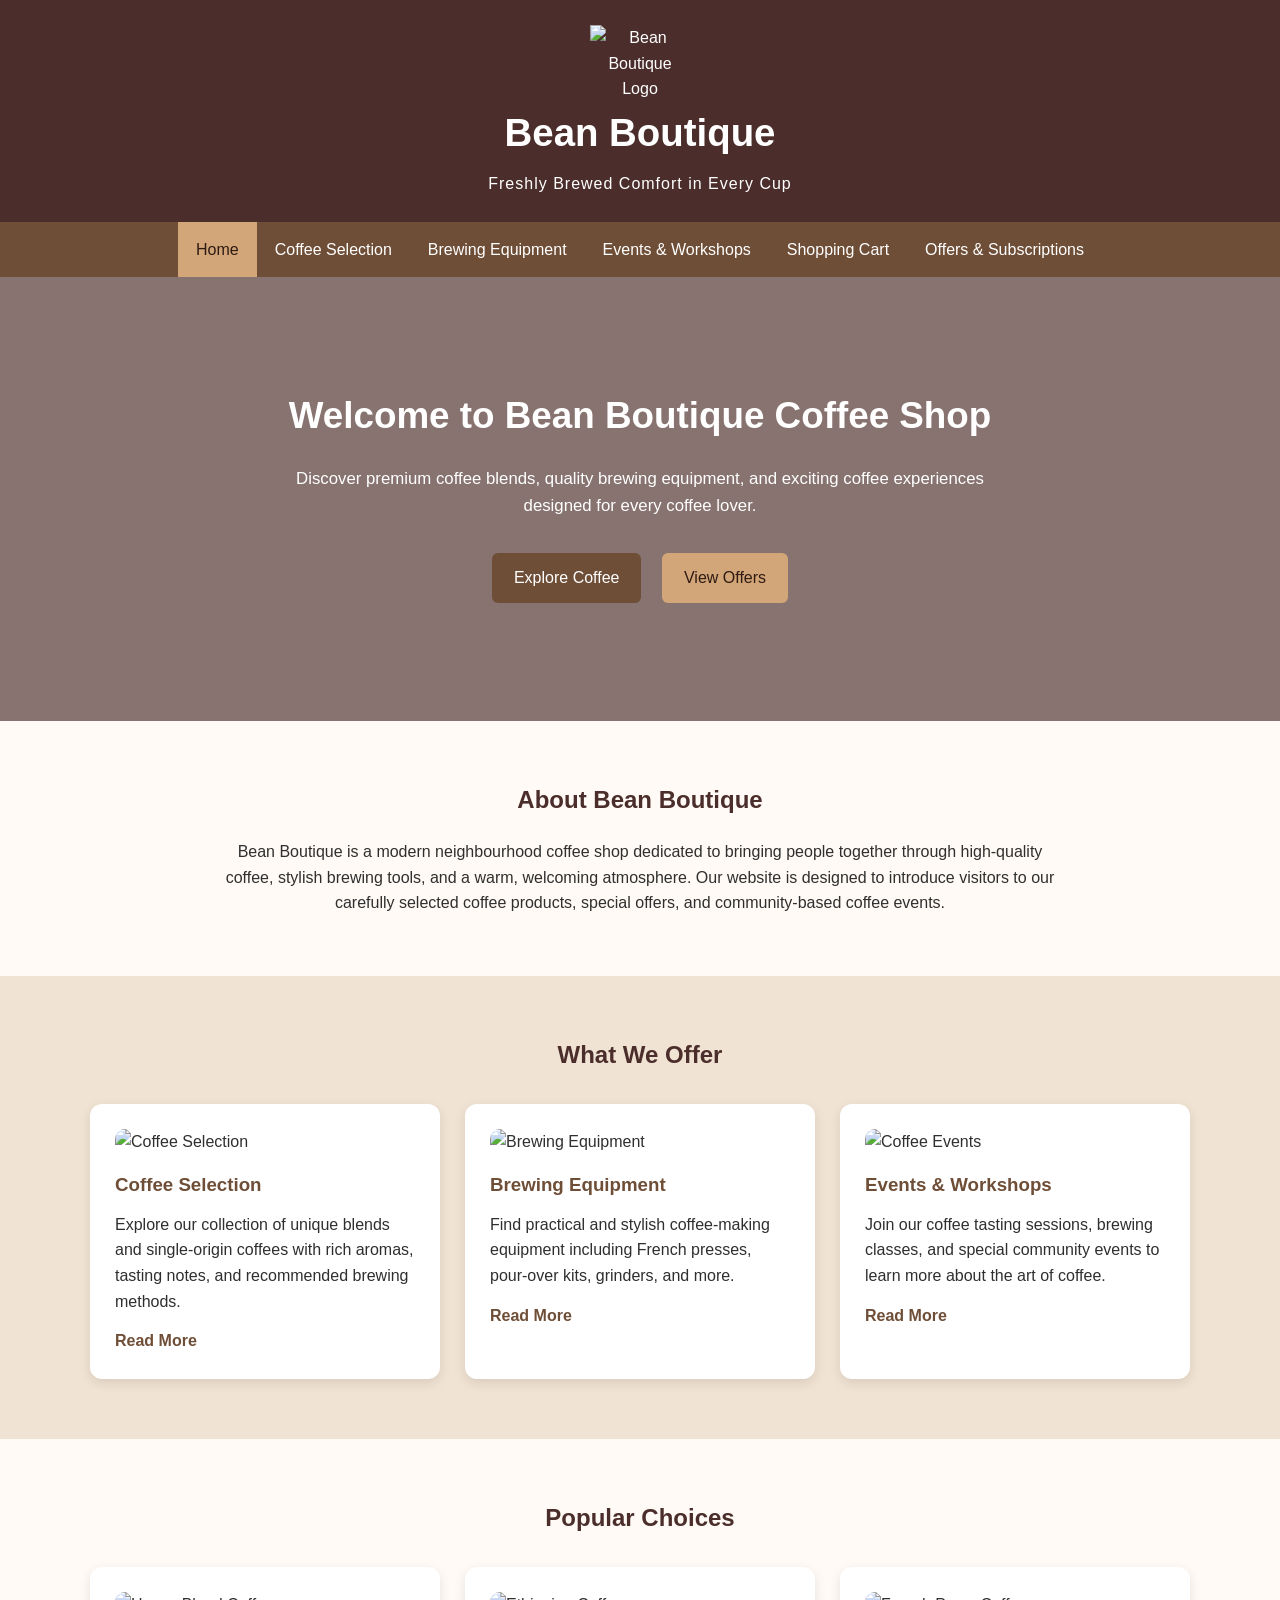
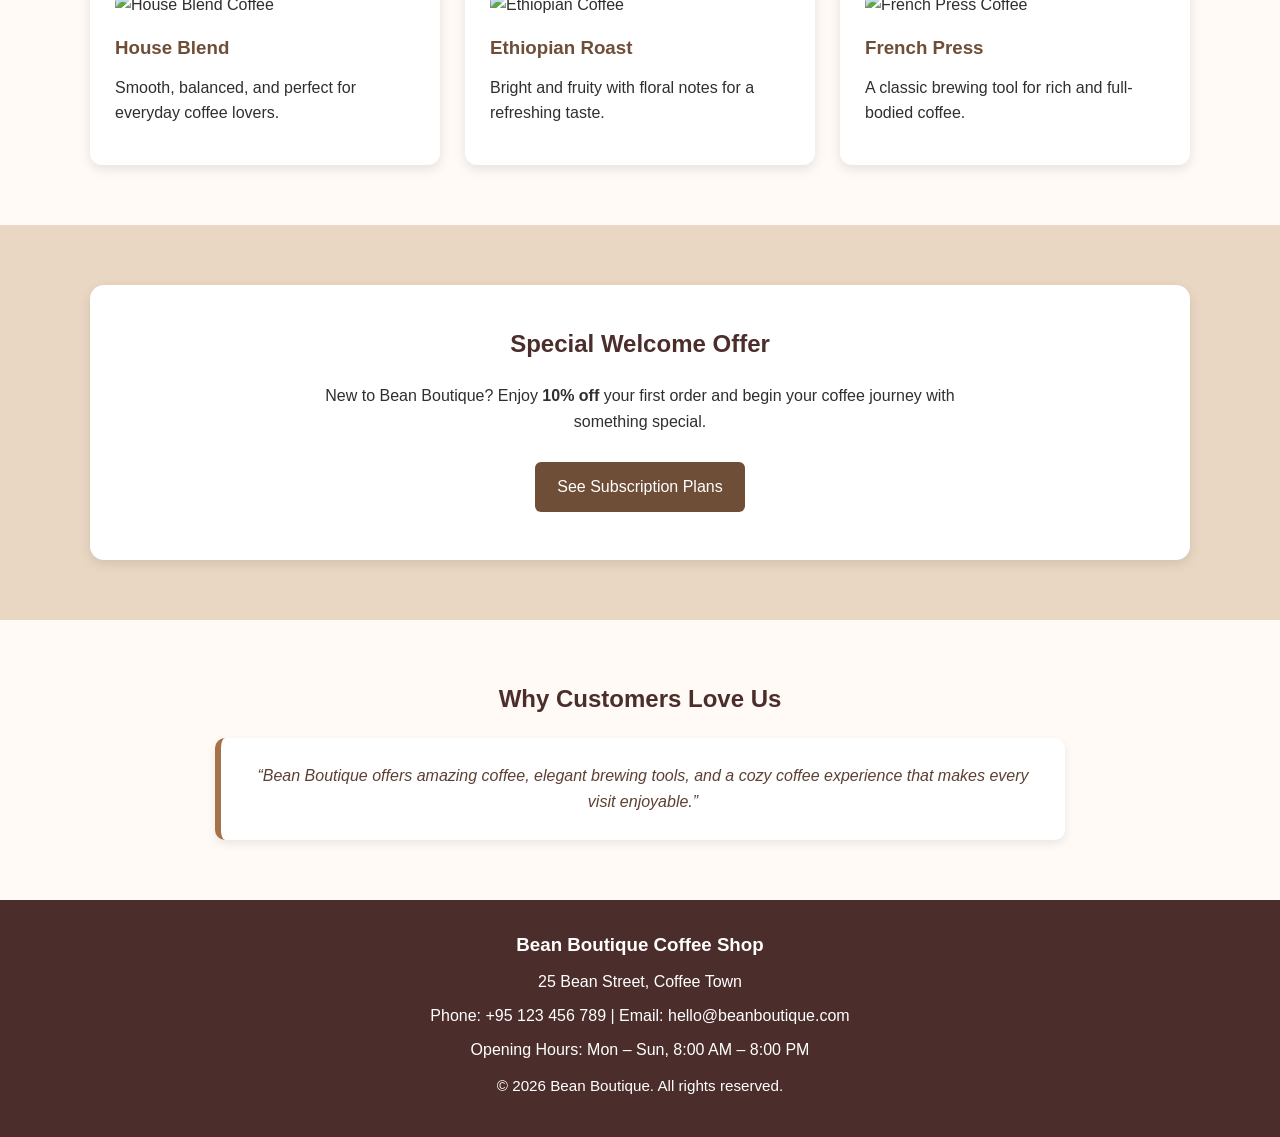
==== index.html @ d5c8f6cc "Add files via upload" ====
<!DOCTYPE html>
<html lang="en">
<head>
    <meta charset="UTF-8">
    <meta name="viewport" content="width=device-width, initial-scale=1.0">
    <title>Bean Boutique Coffee Shop</title>
    <link rel="stylesheet" href="style.css">
</head>
<body>

<header class="top-header">
    <div class="container header-content">
        <img src="image/logo.png" alt="Bean Boutique Logo" class="logo">
        <h1>Bean Boutique</h1>
        <p class="tagline">Freshly Brewed Comfort in Every Cup</p>
    </div>
</header>

    <nav class="navbar">
        <div class="container">
            <ul>
                <li><a href="index.html" class="active">Home</a></li>
                <li><a href="coffee.html">Coffee Selection</a></li>
                <li><a href="equipment.html">Brewing Equipment</a></li>
                <li><a href="events.html">Events & Workshops</a></li>
                <li><a href="cart.html">Shopping Cart</a></li>
                <li><a href="offers.html">Offers & Subscriptions</a></li>
            </ul>
        </div>
    </nav>

    <main>
        <section class="hero">
            <div class="container hero-content">
                <h2>Welcome to Bean Boutique Coffee Shop</h2>
                <p>
                    Discover premium coffee blends, quality brewing equipment,
                    and exciting coffee experiences designed for every coffee lover.
                </p>
                <div class="hero-buttons">
                    <a href="coffee.html" class="btn">Explore Coffee</a>
                    <a href="offers.html" class="btn secondary-btn">View Offers</a>
                </div>
            </div>
        </section>

        <section class="welcome section-spacing">
            <div class="container">
                <h2>About Bean Boutique</h2>
                <p>
                    Bean Boutique is a modern neighbourhood coffee shop dedicated to
                    bringing people together through high-quality coffee, stylish brewing
                    tools, and a warm, welcoming atmosphere. Our website is designed to
                    introduce visitors to our carefully selected coffee products, special
                    offers, and community-based coffee events.
                </p>
            </div>
        </section>

<section class="features section-spacing">
    <div class="container">
        <h2>What We Offer</h2>
        <div class="card-grid">

            <article class="card">
                <img src="image/cs.png" alt="Coffee Selection">
                <h3>Coffee Selection</h3>
                <p>
                    Explore our collection of unique blends and single-origin coffees
                    with rich aromas, tasting notes, and recommended brewing methods.
                </p>
                <a href="coffee.html">Read More</a>
            </article>

            <article class="card">
                <img src="image/brewing.png" alt="Brewing Equipment">
                <h3>Brewing Equipment</h3>
                <p>
                    Find practical and stylish coffee-making equipment including
                    French presses, pour-over kits, grinders, and more.
                </p>
                <a href="equipment.html">Read More</a>
            </article>

            <article class="card">
                <img src="image/ew.png" alt="Coffee Events">
                <h3>Events & Workshops</h3>
                <p>
                    Join our coffee tasting sessions, brewing classes, and special
                    community events to learn more about the art of coffee.
                </p>
                <a href="events.html">Read More</a>
            </article>

        </div>
    </div>
</section>

<section class="popular section-spacing">
    <div class="container">
        <h2>Popular Choices</h2>
        <div class="card-grid">

            <article class="product-box">
                <img src="image/1.png" alt="House Blend Coffee">
                <h3>House Blend</h3>
                <p>Smooth, balanced, and perfect for everyday coffee lovers.</p>
            </article>

            <article class="product-box">
                <img src="image/7.png" alt="Ethiopian Coffee">
                <h3>Ethiopian Roast</h3>
                <p>Bright and fruity with floral notes for a refreshing taste.</p>
            </article>

            <article class="product-box">
                <img src="image/8.png" alt="French Press Coffee">
                <h3>French Press</h3>
                <p>A classic brewing tool for rich and full-bodied coffee.</p>
            </article>

        </div>
    </div>
</section>

        <section class="offer section-spacing">
            <div class="container offer-box">
                <h2>Special Welcome Offer</h2>
                <p>
                    New to Bean Boutique? Enjoy <strong>10% off</strong> your first order
                    and begin your coffee journey with something special.
                </p>
                <a href="offers.html" class="btn">See Subscription Plans</a>
            </div>
        </section>

        <section class="testimonial section-spacing">
            <div class="container">
                <h2>Why Customers Love Us</h2>
                <blockquote>
                    “Bean Boutique offers amazing coffee, elegant brewing tools, and a cozy
                    coffee experience that makes every visit enjoyable.”
                </blockquote>
            </div>
        </section>
    </main>

    <footer class="footer">
        <div class="container">
            <h3>Bean Boutique Coffee Shop</h3>
            <p>25 Bean Street, Coffee Town</p>
            <p>Phone: +95 123 456 789 | Email: hello@beanboutique.com</p>
            <p>Opening Hours: Mon – Sun, 8:00 AM – 8:00 PM</p>
            <p class="copyright">&copy; 2026 Bean Boutique. All rights reserved.</p>
        </div>
    </footer>

</body>
</html>
---- style.css ----
* {
    margin: 0;
    padding: 0;
    box-sizing: border-box;
}

body {
    font-family: Arial, sans-serif;
    line-height: 1.6;
    background-color: #f7f3ef;
    color: #2f2f2f;
}

.container {
    width: 90%;
    max-width: 1100px;
    margin: 0 auto;
}

.top-header {
    background-color: #4b2e2b;
    color: #ffffff;
    text-align: center;
    padding: 25px 0;
}

.top-header h1 {
    font-size: 2.4rem;
    margin-bottom: 8px;
}

.header-content {
    display: flex;
    flex-direction: column;
    align-items: center;
}

.logo {
    width: 100px; 
    height: auto;
    margin-bottom: none;
}

.tagline {
    font-size: 1rem;
    letter-spacing: 1px;
}

.navbar {
    background-color: #6f4e37;
}

.navbar ul {
    list-style: none;
    display: flex;
    justify-content: center;
    flex-wrap: wrap;
}

.navbar ul li {
    margin: 0;
}

.navbar ul li a {
    display: block;
    color: #ffffff;
    text-decoration: none;
    padding: 15px 18px;
    transition: background-color 0.3s ease, color 0.3s ease;
}

.navbar ul li a:hover,
.navbar ul li a.active {
    background-color: #d2a679;
    color: #2f1b12;
}

.card img,
.product-box img {
    width: 100%;
    height: 200px;
    object-fit: cover;
    border-radius: 10px;
    margin-bottom: 15px;
}

.hero {
    background: linear-gradient(rgba(75, 46, 43, 0.65), rgba(75, 46, 43, 0.65)),
                url("image/hero.png") no-repeat center center/cover;
    color: #ffffff;
    text-align: center;
    padding: 110px 20px;
}

.hero-content h2 {
    font-size: 2.3rem;
    margin-bottom: 20px;
}

.hero-content p {
    max-width: 700px;
    margin: 0 auto 25px;
    font-size: 1.05rem;
}

.hero-buttons {
    margin-top: 15px;
}

.btn {
    display: inline-block;
    text-decoration: none;
    background-color: #6f4e37;
    color: #ffffff;
    padding: 12px 22px;
    border-radius: 6px;
    margin: 8px;
    transition: background-color 0.3s ease, transform 0.3s ease;
}

.btn:hover {
    background-color: #a47148;
    transform: translateY(-2px);
}

.secondary-btn {
    background-color: #d2a679;
    color: #2f1b12;
}

.secondary-btn:hover {
    background-color: #e2bc95;
}

.section-spacing {
    padding: 60px 0;
}

.welcome,
.popular,
.testimonial {
    background-color: #fffaf5;
}

.features {
    background-color: #f1e3d3;
}

.welcome h2,
.features h2,
.popular h2,
.offer h2,
.testimonial h2 {
    text-align: center;
    margin-bottom: 20px;
    color: #4b2e2b;
}

.welcome p,
.testimonial blockquote {
    max-width: 850px;
    margin: 0 auto;
    text-align: center;
    font-size: 1rem;
}

.card-grid {
    display: grid;
    grid-template-columns: repeat(3, 1fr);
    gap: 25px;
    margin-top: 30px;
}

.card,
.product-box {
    background-color: #ffffff;
    padding: 25px;
    border-radius: 12px;
    box-shadow: 0 4px 12px rgba(0, 0, 0, 0.10);
    transition: transform 0.3s ease, box-shadow 0.3s ease;
}

.card:hover,
.product-box:hover {
    transform: translateY(-6px);
    box-shadow: 0 8px 18px rgba(0, 0, 0, 0.15);
}

.card h3,
.product-box h3 {
    color: #6f4e37;
    margin-bottom: 12px;
}

.card p,
.product-box p {
    margin-bottom: 14px;
}

.card a {
    color: #6f4e37;
    font-weight: bold;
    text-decoration: none;
}

.card a:hover {
    text-decoration: underline;
}

.offer {
    background-color: #ead7c3;
}

.offer-box {
    text-align: center;
    background-color: #ffffff;
    padding: 40px 25px;
    border-radius: 14px;
    box-shadow: 0 4px 12px rgba(0, 0, 0, 0.10);
}

.offer-box p {
    max-width: 700px;
    margin: 0 auto 20px;
}

.testimonial blockquote {
    font-style: italic;
    color: #5c4033;
    background-color: #ffffff;
    padding: 25px;
    border-left: 6px solid #a47148;
    border-radius: 10px;
    box-shadow: 0 4px 10px rgba(0, 0, 0, 0.08);
}

.footer {
    background-color: #4b2e2b;
    color: #ffffff;
    text-align: center;
    padding: 30px 15px;
}

.footer h3 {
    margin-bottom: 10px;
}

.footer p {
    margin-bottom: 8px;
}

.copyright {
    margin-top: 12px;
    font-size: 0.95rem;
}

.page-banner {
    color: #ffffff;
    text-align: center;
    padding: 90px 20px;
}

.coffee-banner {
    background: linear-gradient(rgba(75, 46, 43, 0.65), rgba(75, 46, 43, 0.65)),
                url("image/banner.png") no-repeat center center/cover;
}

.page-banner h2 {
    font-size: 2.2rem;
    margin-bottom: 15px;
}

.page-banner p {
    max-width: 700px;
    margin: 0 auto;
    font-size: 1rem;
}

.search-area {
    background-color: #fffaf5;
    text-align: center;
}

.section-intro {
    max-width: 700px;
    margin: 0 auto 20px;
}

.search-box {
    display: flex;
    justify-content: center;
    flex-wrap: wrap;
    gap: 10px;
    margin-top: 20px;
}

.search-box input {
    width: 320px;
    max-width: 100%;
    padding: 12px;
    border: 1px solid #c8b6a6;
    border-radius: 6px;
    font-size: 1rem;
}

.search-box button {
    padding: 12px 20px;
    border: none;
    background-color: #6f4e37;
    color: #ffffff;
    border-radius: 6px;
    cursor: pointer;
    transition: background-color 0.3s ease;
}

.search-box button:hover {
    background-color: #a47148;
}

.coffee-catalogue {
    background-color: #f1e3d3;
}

.coffee-catalogue h2 {
    text-align: center;
    margin-bottom: 30px;
    color: #4b2e2b;
}

.coffee-grid {
    display: grid;
    grid-template-columns: repeat(3, 1fr);
    gap: 25px;
}

.coffee-card {
    background-color: #ffffff;
    border-radius: 12px;
    overflow: hidden;
    box-shadow: 0 4px 12px rgba(0, 0, 0, 0.10);
    transition: transform 0.3s ease, box-shadow 0.3s ease;
}

.coffee-card:hover {
    transform: translateY(-6px);
    box-shadow: 0 8px 18px rgba(0, 0, 0, 0.15);
}

.coffee-card img {
    width: 100%;
    height: 220px;
    object-fit: cover;
    display: block;
}

.coffee-card-content {
    padding: 20px;
}

.coffee-card-content h3 {
    color: #6f4e37;
    margin-bottom: 12px;
}

.coffee-card-content p {
    margin-bottom: 10px;
}

.price {
    font-weight: bold;
    color: #4b2e2b;
    margin: 15px 0;
}

.coffee-highlight {
    background-color: #ead7c3;
}

.highlight-box {
    text-align: center;
    background-color: #ffffff;
    padding: 40px 25px;
    border-radius: 14px;
    box-shadow: 0 4px 12px rgba(0, 0, 0, 0.10);
}

.highlight-box h2 {
    color: #4b2e2b;
    margin-bottom: 15px;
}

.highlight-box p {
    max-width: 750px;
    margin: 0 auto;
}

.equipment-banner {
    background: linear-gradient(rgba(75, 46, 43, 0.65), rgba(75, 46, 43, 0.65)),
                url("image/brewing.png") no-repeat center center/cover;
}

.equipment-intro {
    background-color: #fffaf5;
    text-align: center;
}

.equipment-catalogue {
    background-color: #f1e3d3;
}

.equipment-catalogue h2,
.brewing-tips h2 {
    text-align: center;
    margin-bottom: 30px;
    color: #4b2e2b;
}

.equipment-grid {
    display: grid;
    grid-template-columns: repeat(3, 1fr);
    gap: 25px;
}

.equipment-card {
    background-color: #ffffff;
    border-radius: 12px;
    overflow: hidden;
    box-shadow: 0 4px 12px rgba(0, 0, 0, 0.10);
    transition: transform 0.3s ease, box-shadow 0.3s ease;
}

.equipment-card:hover {
    transform: translateY(-6px);
    box-shadow: 0 8px 18px rgba(0, 0, 0, 0.15);
}

.equipment-card img {
    width: 100%;
    height: 220px;
    object-fit: cover;
    display: block;
}

.equipment-card-content {
    padding: 20px;
}

.equipment-card-content h3 {
    color: #6f4e37;
    margin-bottom: 12px;
}

.equipment-card-content p {
    margin-bottom: 10px;
}

.brewing-tips {
    background-color: #ead7c3;
}

.tips-grid {
    display: grid;
    grid-template-columns: repeat(2, 1fr);
    gap: 20px;
}

.tip-box {
    background-color: #ffffff;
    padding: 25px;
    border-radius: 12px;
    box-shadow: 0 4px 10px rgba(0, 0, 0, 0.08);
    text-align: center;
    font-weight: bold;
    color: #5c4033;
}

.events-banner {
    background: linear-gradient(rgba(75, 46, 43, 0.65), rgba(75, 46, 43, 0.65)),
                url("image/ew.png") no-repeat center center/cover;
}

.events-intro {
    background-color: #fffaf5;
    text-align: center;
}

.events-catalogue {
    background-color: #f1e3d3;
}

.events-catalogue h2,
.registration-section h2,
.events-info h2 {
    text-align: center;
    margin-bottom: 30px;
    color: #4b2e2b;
}

.events-list {
    display: flex;
    flex-direction: column;
    gap: 25px;
}

.horizontal-event {
    display: flex;
    align-items: stretch;
    background-color: #ffffff;
    border-radius: 14px;
    overflow: hidden;
    box-shadow: 0 4px 12px rgba(0, 0, 0, 0.10);
    transition: transform 0.3s ease, box-shadow 0.3s ease;
}

.horizontal-event:hover {
    transform: translateY(-4px);
    box-shadow: 0 8px 18px rgba(0, 0, 0, 0.15);
}

.horizontal-event img {
    width: 320px;
    height: 100%;
    min-height: 260px;
    object-fit: cover;
    display: block;
    flex-shrink: 0;
}

.event-card-content {
    padding: 28px;
    flex: 1;
}

.event-card-content h3 {
    color: #6f4e37;
    margin-bottom: 15px;
    font-size: 1.8rem;
}

.event-card-content p {
    margin-bottom: 12px;
    font-size: 1rem;
    line-height: 1.7;
}

.registration-section {
    background-color: #ead7c3;
}

.registration-box {
    background-color: #ffffff;
    padding: 40px 30px;
    border-radius: 14px;
    box-shadow: 0 4px 12px rgba(0, 0, 0, 0.10);
    max-width: 900px;
    margin: 0 auto;
}

.registration-box p {
    text-align: center;
    margin-bottom: 25px;
}

.registration-form {
    display: flex;
    flex-direction: column;
    gap: 18px;
}

.form-row {
    display: grid;
    grid-template-columns: repeat(2, 1fr);
    gap: 15px;
}

.registration-form input,
.registration-form select,
.registration-form textarea {
    width: 100%;
    padding: 12px;
    border: 1px solid #c8b6a6;
    border-radius: 6px;
    font-size: 1rem;
    font-family: Arial, sans-serif;
}

.registration-form textarea {
    resize: vertical;
}

.registration-form button {
    padding: 12px 20px;
    border: none;
    background-color: #6f4e37;
    color: #ffffff;
    border-radius: 6px;
    cursor: pointer;
    font-size: 1rem;
    transition: background-color 0.3s ease;
    align-self: center;
}

.registration-form button:hover {
    background-color: #a47148;
}

.events-info {
    background-color: #fffaf5;
}

.cart-banner {
    background: linear-gradient(rgba(75, 46, 43, 0.65), rgba(75, 46, 43, 0.65)),
                url("image/cart.png") no-repeat center center/cover;
}

.cart-intro {
    background-color: #fffaf5;
    text-align: center;
}

.cart-section {
    background-color: #f1e3d3;
}

.cart-layout {
    display: grid;
    grid-template-columns: 2fr 1fr;
    gap: 30px;
    align-items: start;
}

.cart-items {
    display: flex;
    flex-direction: column;
    gap: 20px;
}

.cart-item {
    display: flex;
    gap: 20px;
    background-color: #ffffff;
    border-radius: 14px;
    overflow: hidden;
    box-shadow: 0 4px 12px rgba(0, 0, 0, 0.10);
    padding: 20px;
}

.cart-item img {
    width: 180px;
    height: 180px;
    object-fit: cover;
    border-radius: 10px;
    flex-shrink: 0;
}

.cart-item-details {
    flex: 1;
}

.cart-item-details h3 {
    color: #6f4e37;
    margin-bottom: 12px;
    font-size: 1.5rem;
}

.cart-item-details p {
    margin-bottom: 10px;
    line-height: 1.6;
}

.cart-summary-box {
    background-color: #ffffff;
    border-radius: 14px;
    padding: 25px;
    box-shadow: 0 4px 12px rgba(0, 0, 0, 0.10);
    position: sticky;
    top: 20px;
}

.cart-summary-box h3 {
    color: #4b2e2b;
    margin-bottom: 20px;
    text-align: center;
}

.cart-summary-box p {
    display: flex;
    justify-content: space-between;
    margin-bottom: 12px;
    padding-bottom: 8px;
    border-bottom: 1px solid #e4d5c6;
}

.cart-total {
    font-weight: bold;
    font-size: 1.1rem;
    color: #4b2e2b;
}

.promo-box {
    margin: 20px 0;
}

.promo-box label {
    display: block;
    margin-bottom: 8px;
    font-weight: bold;
    color: #5c4033;
}

.promo-box input {
    width: 100%;
    padding: 12px;
    border: 1px solid #c8b6a6;
    border-radius: 6px;
    font-size: 1rem;
}

.cart-btn {
    display: block;
    text-align: center;
    margin: 12px 0;
}

.cart-note {
    background-color: #ead7c3;
}

.offers-banner {
    background: linear-gradient(rgba(75, 46, 43, 0.65), rgba(75, 46, 43, 0.65)),
                url("image/offer.png") no-repeat center center/cover;
}

.offers-intro {
    background-color: #fffaf5;
    text-align: center;
}

.special-offers {
    background-color: #f1e3d3;
}

.special-offers h2,
.subscription-plans h2,
.subscription-benefits h2,
.subscription-signup h2 {
    text-align: center;
    margin-bottom: 30px;
    color: #4b2e2b;
}

.offers-grid {
    display: grid;
    grid-template-columns: repeat(3, 1fr);
    gap: 25px;
}

.offer-card {
    background-color: #ffffff;
    padding: 30px 22px;
    border-radius: 14px;
    box-shadow: 0 4px 12px rgba(0, 0, 0, 0.10);
    text-align: center;
    transition: transform 0.3s ease, box-shadow 0.3s ease;
}

.offer-card:hover {
    transform: translateY(-5px);
    box-shadow: 0 8px 18px rgba(0, 0, 0, 0.15);
}

.offer-card h3 {
    color: #6f4e37;
    margin-bottom: 15px;
}

.offer-card img {
    width: 100%;
    height: 180px;
    object-fit: cover;
    border-radius: 10px;
    margin-bottom: 15px;
}

.offer-card img {
    transition: transform 0.3s ease;
}

.offer-card:hover img {
    transform: scale(1.05);
}

.subscription-plans {
    background-color: #ead7c3;
}

.plans-grid {
    display: grid;
    grid-template-columns: repeat(3, 1fr);
    gap: 25px;
}

.plan-card {
    background-color: #ffffff;
    padding: 35px 25px;
    border-radius: 14px;
    box-shadow: 0 4px 12px rgba(0, 0, 0, 0.10);
    text-align: center;
    transition: transform 0.3s ease, box-shadow 0.3s ease;
}

.plan-card:hover {
    transform: translateY(-6px);
    box-shadow: 0 8px 18px rgba(0, 0, 0, 0.15);
}

.plan-card h3 {
    color: #6f4e37;
    margin-bottom: 12px;
}

.plan-card p {
    margin-bottom: 12px;
}

.plan-price {
    font-size: 1.4rem;
    font-weight: bold;
    color: #4b2e2b;
}

.featured-plan {
    border: 3px solid #a47148;
}

.subscription-benefits {
    background-color: #fffaf5;
}

.benefits-grid {
    display: grid;
    grid-template-columns: repeat(2, 1fr);
    gap: 20px;
}

.subscription-signup {
    background-color: #f1e3d3;
}


@media (max-width: 900px) {
    .coffee-grid {
        grid-template-columns: repeat(2, 1fr);
    }
        .card-grid {
        grid-template-columns: repeat(2, 1fr);
    }

    .hero-content h2 {
        font-size: 2rem;
    }
        .equipment-grid {
        grid-template-columns: repeat(2, 1fr);
    }

    .tips-grid {
        grid-template-columns: 1fr;
    }
    .events-grid {
        grid-template-columns: repeat(2, 1fr);
    }

        .horizontal-event {
        flex-direction: column;
    }

    .horizontal-event img {
        width: 100%;
        min-height: 240px;
    }

    .cart-layout {
        grid-template-columns: 1fr;
    }

    .cart-summary-box {
        position: static;
    }

    .offers-grid,
    .plans-grid {
        grid-template-columns: repeat(2, 1fr);
    }

    .benefits-grid {
        grid-template-columns: 1fr;
    }
}

@media (max-width: 600px) {
        .navbar ul {
        flex-direction: column;
        align-items: center;
    }
    .card-grid {
        grid-template-columns: 1fr;
    }

    .hero {
        padding: 80px 15px;
    }

    .hero-content h2 {
        font-size: 1.7rem;
    }

    .top-header h1 {
        font-size: 2rem;
    }
    .equipment-grid {
        grid-template-columns: 1fr;
    }
    .coffee-grid {
        grid-template-columns: 1fr;
    }

    .page-banner h2 {
        font-size: 1.8rem;
    }

    .search-box {
        flex-direction: column;
        align-items: center;
    }

    .search-box input {
        width: 100%;
    }

    .events-grid {
        grid-template-columns: 1fr;
    }

    .form-row {
        grid-template-columns: 1fr;
    }

    .registration-box {
        padding: 30px 20px;
    }

    .event-card-content h3 {
        font-size: 1.4rem;
    }

    .cart-item {
        flex-direction: column;
    }

    .cart-item img {
        width: 100%;
        height: 220px;
    }

    .cart-item-details h3 {
        font-size: 1.3rem;
    }

    .offers-grid,
    .plans-grid {
        grid-template-columns: 1fr;
    }
}
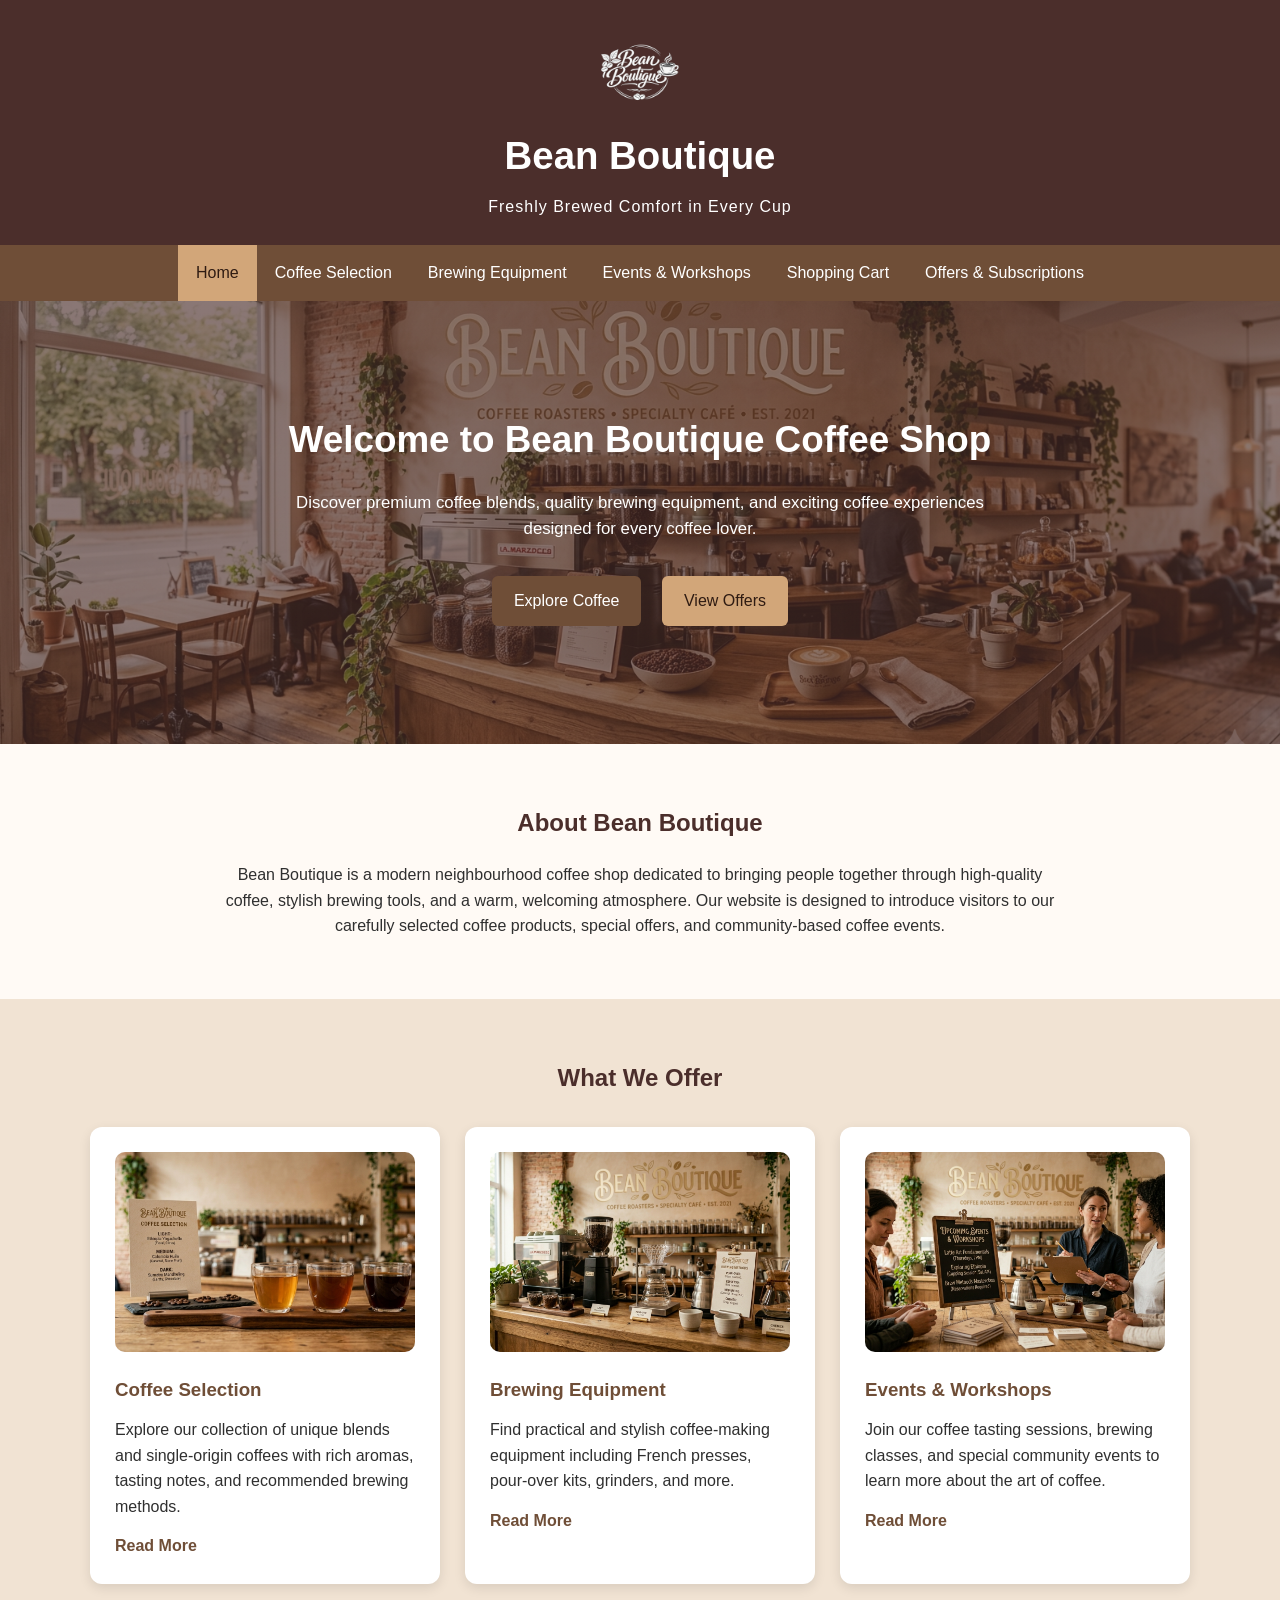
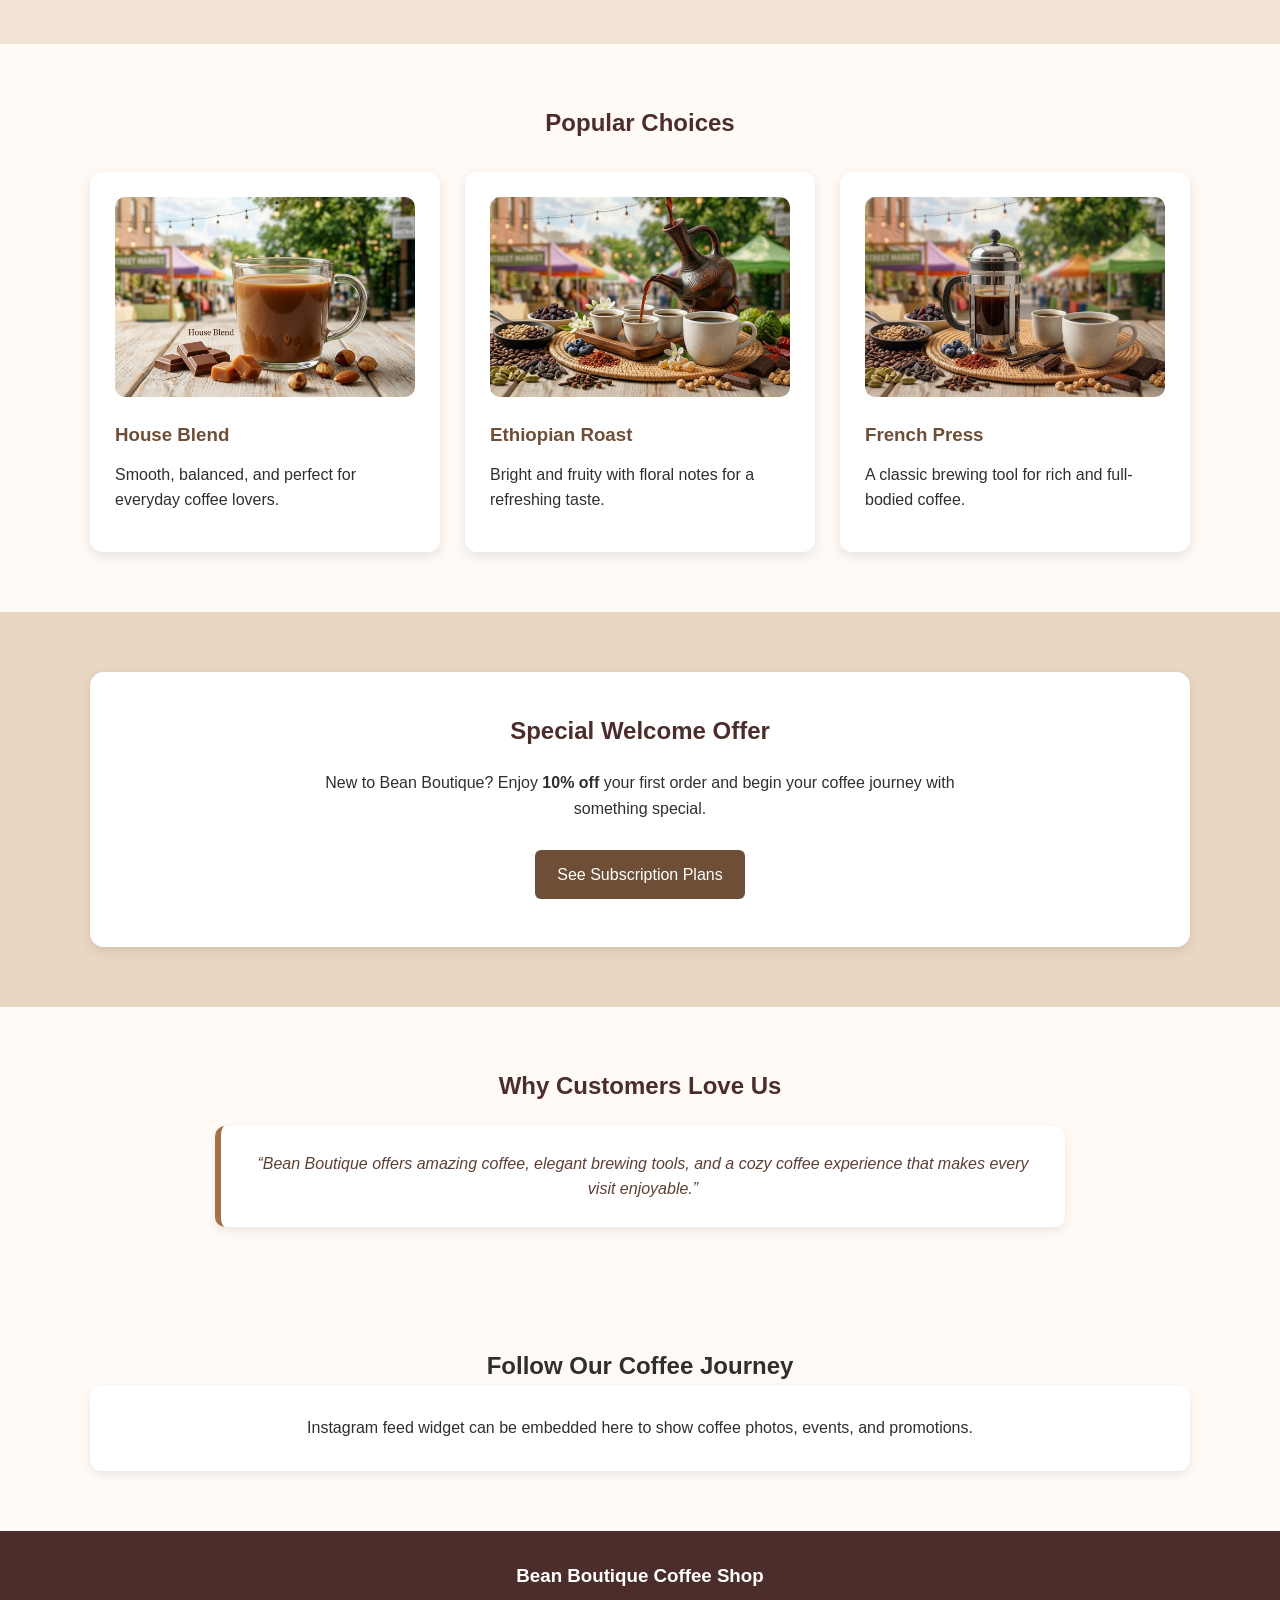
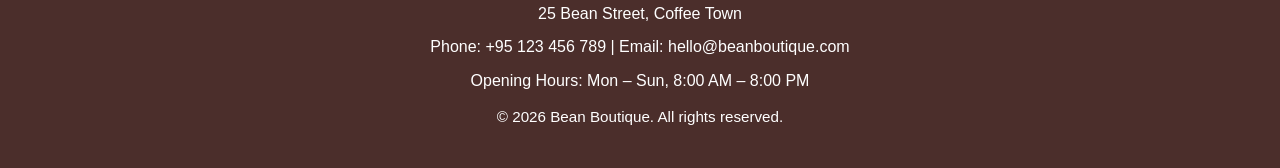
==== commit f97b1fbf: "Add files via upload" ====
--- a/index.html
+++ b/index.html
@@ -143,6 +143,15 @@
                 </blockquote>
             </div>
         </section>
+
+        <section class="social-feed section-spacing">
+    <div class="container">
+        <h2>Follow Our Coffee Journey</h2>
+        <div class="social-box">
+            <p>Instagram feed widget can be embedded here to show coffee photos, events, and promotions.</p>
+        </div>
+    </div>
+</section>
     </main>
 
     <footer class="footer">
--- a/style.css
+++ b/style.css
@@ -82,6 +82,18 @@
     object-fit: cover;
     border-radius: 10px;
     margin-bottom: 15px;
+}
+
+.social-feed {
+    background-color: #fffaf5;
+    text-align: center;
+}
+
+.social-box {
+    background-color: #ffffff;
+    padding: 30px;
+    border-radius: 12px;
+    box-shadow: 0 4px 10px rgba(0, 0, 0, 0.08);
 }
 
 .hero {
@@ -608,6 +620,43 @@
     background-color: #fffaf5;
 }
 
+.map-section {
+    background-color: #f1e3d3;
+    text-align: center;
+}
+
+.map-box {
+    position: relative;
+    width: 100%;
+    padding-bottom: 56.25%; /* 16:9 ratio */
+    height: 0;
+    overflow: hidden;
+    border-radius: 12px;
+}
+
+.map-box iframe {
+    position: absolute;
+    top: 0;
+    left: 0;
+    width: 100%;
+    height: 100%;
+}
+
+.security-box {
+    margin-top: 20px;
+    background-color: #fffaf5;
+    border: 2px solid #d2a679;
+    border-radius: 10px;
+    padding: 15px;
+    text-align: center;
+}
+
+.security-box img {
+    width: 50px;
+    height: auto;
+    margin-bottom: 10px;
+}
+
 .cart-banner {
     background: linear-gradient(rgba(75, 46, 43, 0.65), rgba(75, 46, 43, 0.65)),
                 url("image/cart.png") no-repeat center center/cover;
@@ -898,10 +947,14 @@
 }
 
 @media (max-width: 600px) {
+        .social-box,
+        .security-box {
+        padding: 20px;
         .navbar ul {
         flex-direction: column;
         align-items: center;
     }
+    
     .card-grid {
         grid-template-columns: 1fr;
     }
@@ -971,3 +1024,4 @@
         grid-template-columns: 1fr;
     }
 }
+}
